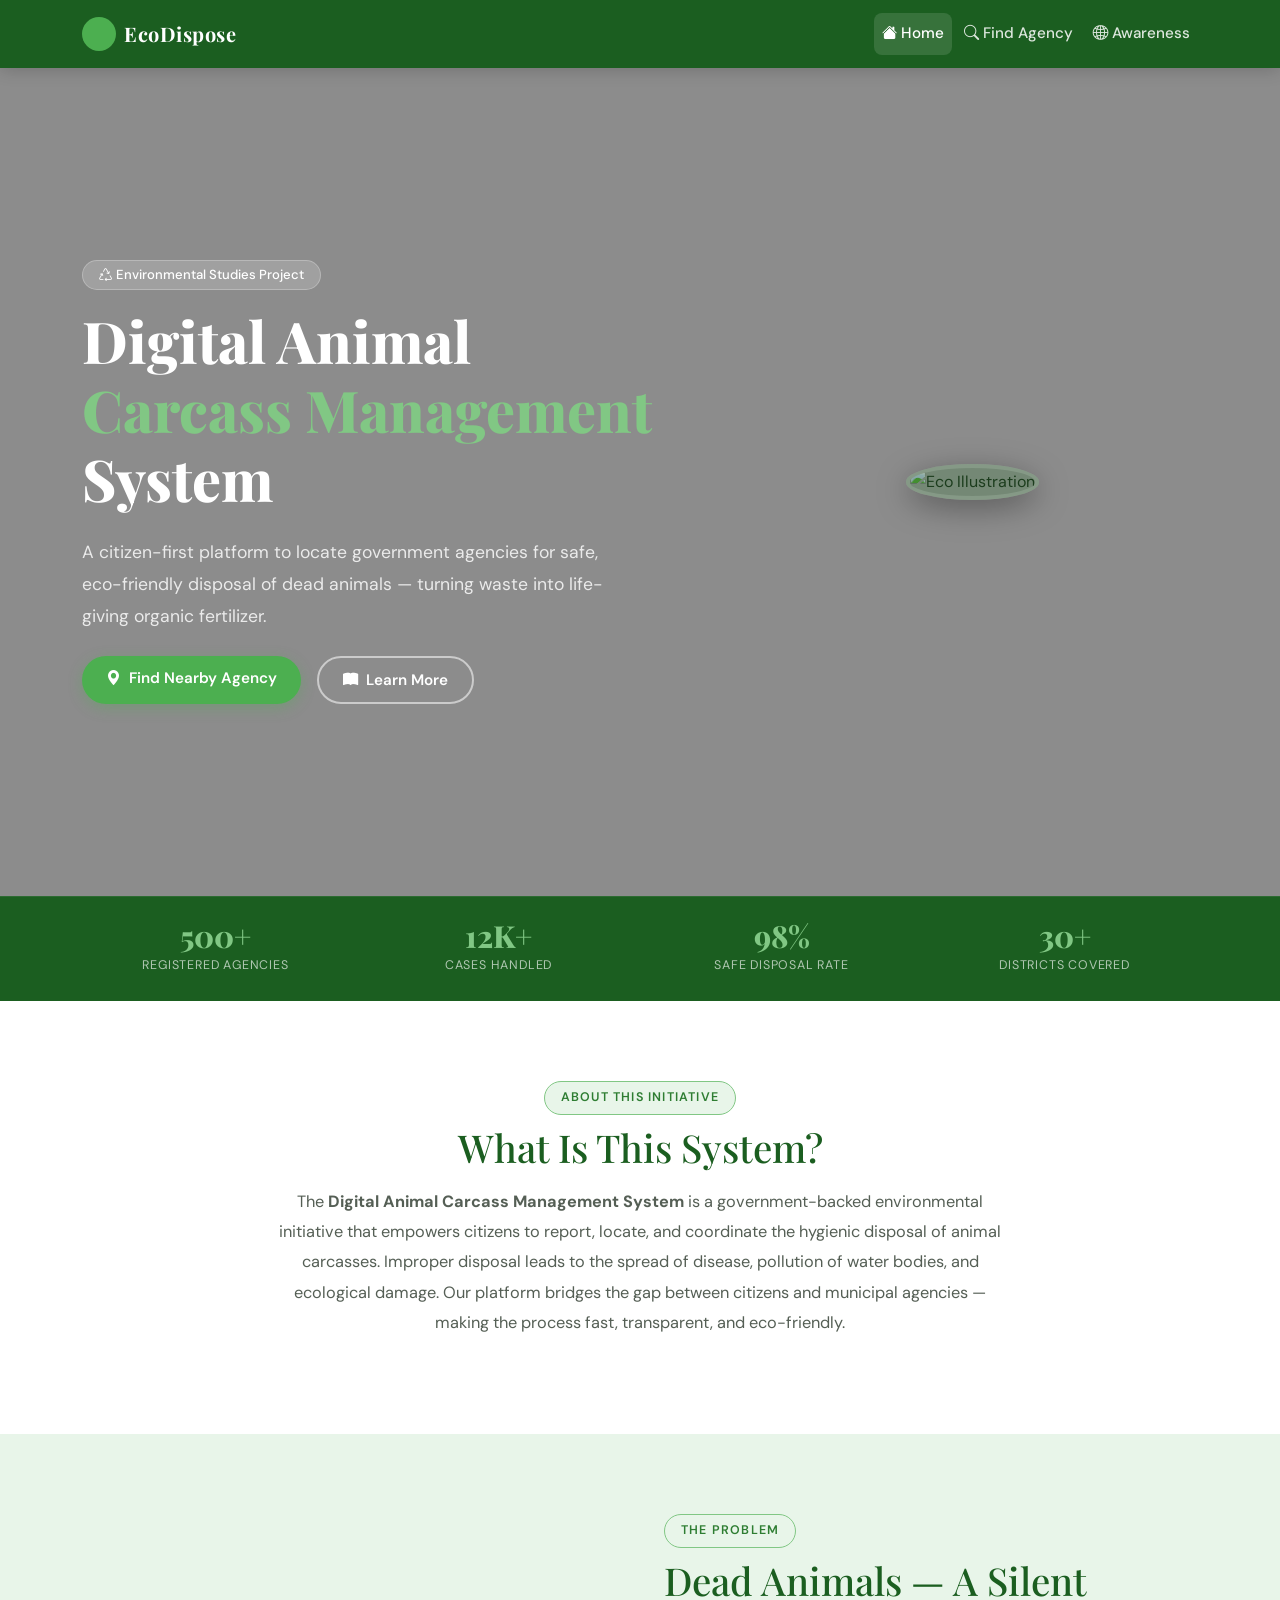
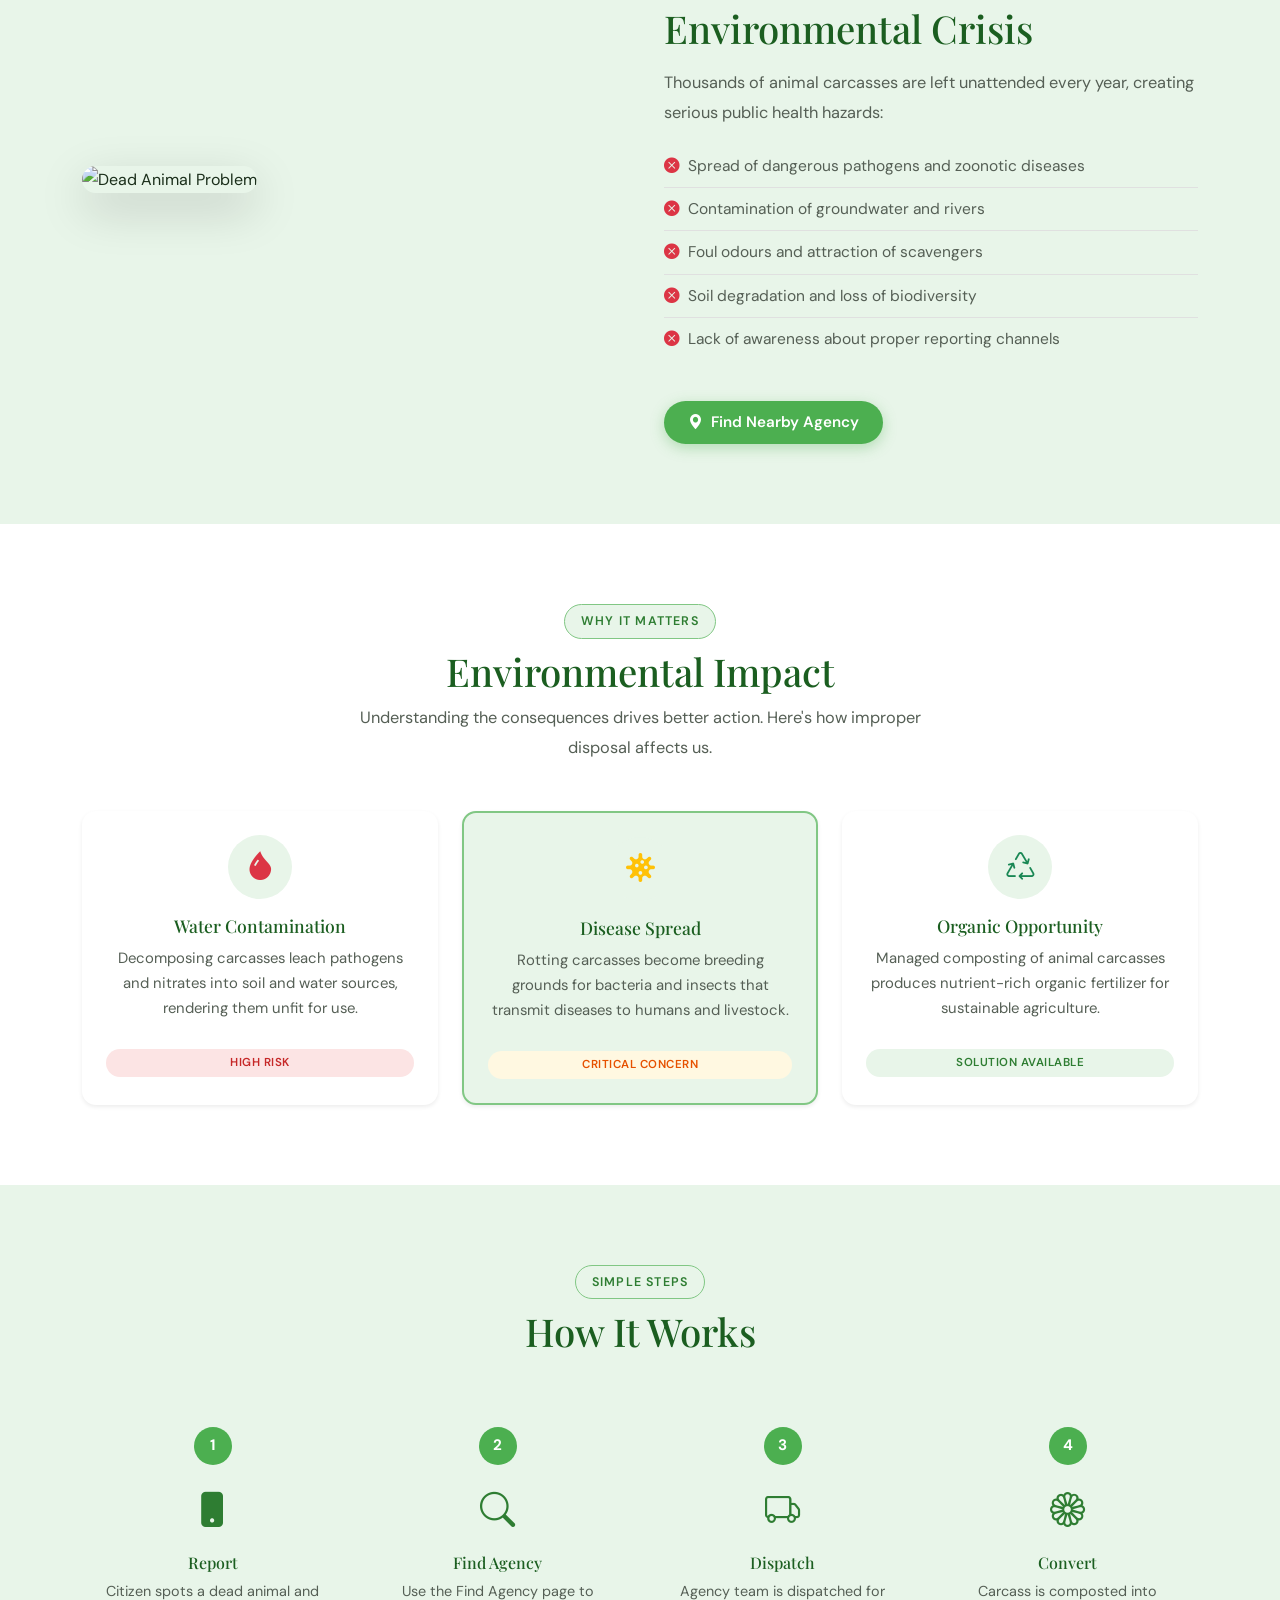
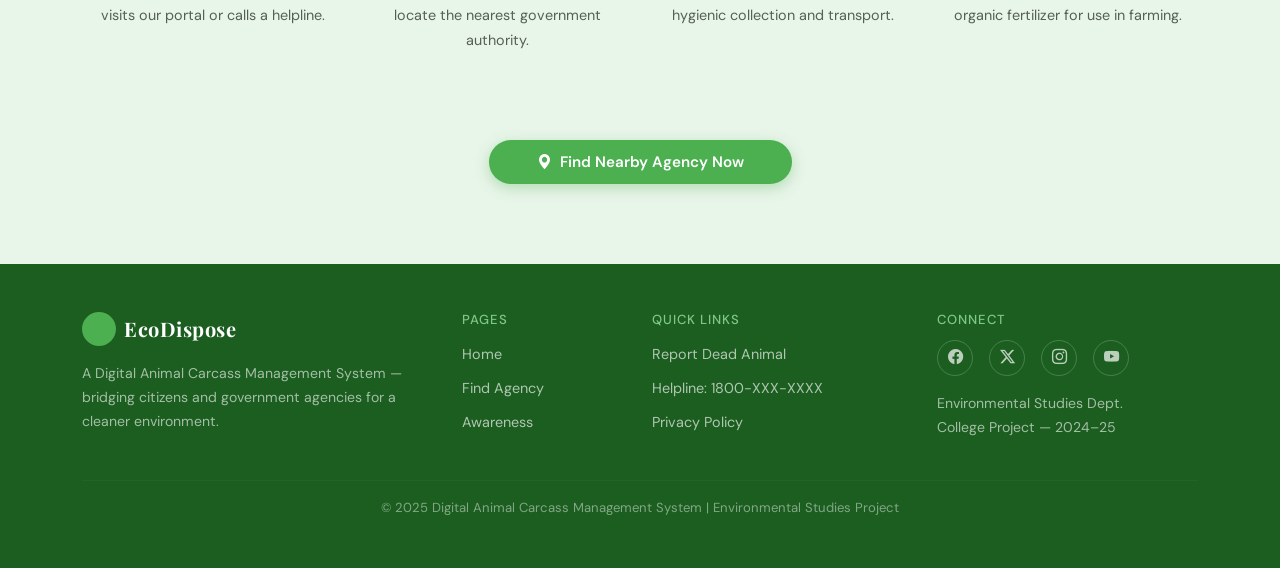
==== index.html @ 6eade1fb ""Added website files"" ====
<!DOCTYPE html>
<html lang="en">
<head>
  <meta charset="UTF-8" />
  <meta name="viewport" content="width=device-width, initial-scale=1.0" />
  <title>Digital Animal Carcass Management System</title>

  <!-- Bootstrap CSS -->
  <link href="https://cdn.jsdelivr.net/npm/bootstrap@5.3.2/dist/css/bootstrap.min.css" rel="stylesheet" />
  <!-- Bootstrap Icons -->
  <link href="https://cdn.jsdelivr.net/npm/bootstrap-icons@1.11.3/font/bootstrap-icons.css" rel="stylesheet" />
  <!-- Google Fonts -->
  <link href="https://fonts.googleapis.com/css2?family=Playfair+Display:wght@700;800&family=DM+Sans:wght@300;400;500;600&display=swap" rel="stylesheet" />
  <!-- Custom CSS -->
  <link rel="stylesheet" href="style.css" />

  <!-- ============================================================
       GOOGLE ANALYTICS — Paste your GA4 tracking code here
       <script async src="https://www.googletagmanager.com/gtag/js?id=G-XXXXXXXXXX"></script>
       <script>
         window.dataLayer = window.dataLayer || [];
         function gtag(){dataLayer.push(arguments);}
         gtag('js', new Date());
         gtag('config', 'G-XXXXXXXXXX');
       </script>
  ============================================================ -->
</head>
<body>

  <!-- ===== NAVBAR ===== -->
  <nav class="navbar navbar-expand-lg navbar-dark sticky-top" id="mainNav">
    <div class="container">
      <a class="navbar-brand d-flex align-items-center gap-2" href="index.html">
        <span class="brand-leaf"><i class="bi bi-leaf-fill"></i></span>
        <span class="brand-text">EcoDispose</span>
      </a>
      <button class="navbar-toggler border-0" type="button" data-bs-toggle="collapse" data-bs-target="#navMenu">
        <span class="navbar-toggler-icon"></span>
      </button>
      <div class="collapse navbar-collapse" id="navMenu">
        <ul class="navbar-nav ms-auto gap-1">
          <li class="nav-item"><a class="nav-link active" href="index.html"><i class="bi bi-house-fill me-1"></i>Home</a></li>
          <li class="nav-item"><a class="nav-link" href="find_agency.html"><i class="bi bi-search me-1"></i>Find Agency</a></li>
          <li class="nav-item"><a class="nav-link" href="awareness.html"><i class="bi bi-globe2 me-1"></i>Awareness</a></li>
        </ul>
      </div>
    </div>
  </nav>

  <!-- ===== HERO BANNER ===== -->
  <section class="hero-section d-flex align-items-center">
    <div class="hero-overlay"></div>
    <!--
    ================================================================
    HERO BACKGROUND IMAGE
    In style.css under .hero-section, replace the gradient with:
      background: url('images/hero-bg.jpg') center/cover no-repeat;
    Recommended: nature/forest/green field (1920×1080px)
    ================================================================
    -->
    <div class="container position-relative z-1 py-5">
      <div class="row align-items-center">
        <div class="col-lg-7">
          <span class="badge hero-badge mb-3"><i class="bi bi-recycle me-1"></i>Environmental Studies Project</span>
          <h1 class="hero-title">Digital Animal<br/><span class="text-accent">Carcass Management</span><br/>System</h1>
          <p class="hero-subtitle mt-4">A citizen-first platform to locate government agencies for safe, eco-friendly disposal of dead animals — turning waste into life-giving organic fertilizer.</p>
          <div class="d-flex flex-wrap gap-3 mt-4">
            <a href="find_agency.html" class="btn btn-primary-custom btn-lg px-4">
              <i class="bi bi-geo-alt-fill me-2"></i>Find Nearby Agency
            </a>
            <a href="awareness.html" class="btn btn-outline-custom btn-lg px-4">
              <i class="bi bi-book-fill me-2"></i>Learn More
            </a>
          </div>
        </div>
        <div class="col-lg-5 d-none d-lg-flex justify-content-center mt-5 mt-lg-0">
          <!--
          ================================================================
          HERO ILLUSTRATION IMAGE
          Replace the placeholder div below with:
            <img src="images/hero-illustration.png" alt="Eco Illustration" class="img-fluid hero-img" />
          Recommended: ecology/nature illustration, PNG transparent (500×500px)
          ================================================================
          -->  
          <div class="position-relative d-inline-block">
    <img src="images/hero-illustration.png" 
         alt="Eco Illustration" 
         style="
           width: 380px; 
           height: 380px; 
           object-fit: cover; 
           border-radius: 50%; 
           border: 4px solid rgba(255,255,255,0.3);
           box-shadow: 0 8px 32px rgba(0,0,0,0.35);
           filter: brightness(0.85);
         " />
    <!-- Light green overlay circle -->
    <div style="
      position: absolute;
      inset: 0;
      border-radius: 50%;
      background: rgba(46,125,50,0.25);
      pointer-events: none;
    "></div>
      </div>        
          
        </div>
      </div>
    </div>
  </section>

  <!-- ===== STATS STRIP ===== -->
  <section class="stats-strip py-3">
    <div class="container">
      <div class="row text-center g-3">
        <div class="col-6 col-md-3"><div class="stat-item"><span class="stat-number">500+</span><span class="stat-label">Registered Agencies</span></div></div>
        <div class="col-6 col-md-3"><div class="stat-item"><span class="stat-number">12K+</span><span class="stat-label">Cases Handled</span></div></div>
        <div class="col-6 col-md-3"><div class="stat-item"><span class="stat-number">98%</span><span class="stat-label">Safe Disposal Rate</span></div></div>
        <div class="col-6 col-md-3"><div class="stat-item"><span class="stat-number">30+</span><span class="stat-label">Districts Covered</span></div></div>
      </div>
    </div>
  </section>

  <!-- ===== INTRODUCTION ===== -->
  <section class="py-6">
    <div class="container">
      <div class="row justify-content-center">
        <div class="col-lg-8 text-center">
          <span class="section-tag">About This Initiative</span>
          <h2 class="section-heading mt-2">What Is This System?</h2>
          <p class="section-body mt-3">
            The <strong>Digital Animal Carcass Management System</strong> is a government-backed environmental initiative that empowers citizens to report, locate, and coordinate the hygienic disposal of animal carcasses. Improper disposal leads to the spread of disease, pollution of water bodies, and ecological damage. Our platform bridges the gap between citizens and municipal agencies — making the process fast, transparent, and eco-friendly.
          </p>
        </div>
      </div>
    </div>
  </section>

  <!-- ===== PROBLEM SECTION ===== -->
  <section class="problem-section py-6 bg-light-green">
  <div class="container">
    <div class="row align-items-center g-5">

      <!-- LEFT SIDE — Picture -->
      <div class="col-lg-6 col-md-6">
        <img src="images/problem-image.jpg"
             alt="Dead Animal Problem"
             class="img-fluid rounded-custom shadow-lg w-100"
             style="
               max-height: 420px;
               object-fit: cover;
               border-radius: 14px;
             " />
      </div>

      <!-- RIGHT SIDE — Text -->
      <div class="col-lg-6 col-md-6">
        <span class="section-tag">The Problem</span>
        <h2 class="section-heading mt-2">Dead Animals — A Silent Environmental Crisis</h2>
        <p class="section-body mt-3">Thousands of animal carcasses are left unattended every year, creating serious public health hazards:</p>
        <ul class="problem-list mt-3">
          <li><i class="bi bi-x-circle-fill text-danger me-2"></i>Spread of dangerous pathogens and zoonotic diseases</li>
          <li><i class="bi bi-x-circle-fill text-danger me-2"></i>Contamination of groundwater and rivers</li>
          <li><i class="bi bi-x-circle-fill text-danger me-2"></i>Foul odours and attraction of scavengers</li>
          <li><i class="bi bi-x-circle-fill text-danger me-2"></i>Soil degradation and loss of biodiversity</li>
          <li><i class="bi bi-x-circle-fill text-danger me-2"></i>Lack of awareness about proper reporting channels</li>
        </ul>
        <a href="find_agency.html" class="btn btn-primary-custom mt-4 px-4">
          <i class="bi bi-geo-alt-fill me-2"></i>Find Nearby Agency
        </a>
      </div>

    </div>
  </div>
</section>

  <!-- ===== ENVIRONMENTAL IMPACT — 3 CARDS ===== -->
  <section class="impact-section py-6">
    <div class="container">
      <div class="text-center mb-5">
        <span class="section-tag">Why It Matters</span>
        <h2 class="section-heading mt-2">Environmental Impact</h2>
        <p class="section-body mt-2 mx-auto" style="max-width:600px;">Understanding the consequences drives better action. Here's how improper disposal affects us.</p>
      </div>
      <div class="row g-4">

        <!-- Card 1 -->
        <div class="col-md-4">
          <div class="impact-card card h-100 border-0 shadow-sm text-center p-4">
            <!--
            ================================================================
            CARD 1 IMAGE (optional icon/illustration 100×100px)
            <img src="images/water-pollution.png" alt="Water Pollution" class="mb-3" style="height:80px;" />
            ================================================================
            -->
            <div class="impact-icon-wrap mb-3 mx-auto"><i class="bi bi-droplet-fill impact-icon text-danger"></i></div>
            <h5 class="card-title-custom">Water Contamination</h5>
            <p class="card-text-custom">Decomposing carcasses leach pathogens and nitrates into soil and water sources, rendering them unfit for use.</p>
            <div class="impact-badge badge-danger-soft">High Risk</div>
          </div>
        </div>

        <!-- Card 2 -->
        <div class="col-md-4">
          <div class="impact-card card h-100 border-0 shadow-sm text-center p-4 card-featured">
            <!--
            ================================================================
            CARD 2 IMAGE (optional icon/illustration 100×100px)
            <img src="images/disease-spread.png" alt="Disease" class="mb-3" style="height:80px;" />
            ================================================================
            -->
            <div class="impact-icon-wrap mb-3 mx-auto"><i class="bi bi-virus2 impact-icon text-warning"></i></div>
            <h5 class="card-title-custom">Disease Spread</h5>
            <p class="card-text-custom">Rotting carcasses become breeding grounds for bacteria and insects that transmit diseases to humans and livestock.</p>
            <div class="impact-badge badge-warning-soft">Critical Concern</div>
          </div>
        </div>

        <!-- Card 3 -->
        <div class="col-md-4">
          <div class="impact-card card h-100 border-0 shadow-sm text-center p-4">
            <!--
            ================================================================
            CARD 3 IMAGE (optional icon/illustration 100×100px)
            <img src="images/organic-solution.png" alt="Solution" class="mb-3" style="height:80px;" />
            ================================================================
            -->
            <div class="impact-icon-wrap mb-3 mx-auto"><i class="bi bi-recycle impact-icon text-success"></i></div>
            <h5 class="card-title-custom">Organic Opportunity</h5>
            <p class="card-text-custom">Managed composting of animal carcasses produces nutrient-rich organic fertilizer for sustainable agriculture.</p>
            <div class="impact-badge badge-success-soft">Solution Available</div>
          </div>
        </div>

      </div>
    </div>
  </section>

  <!-- ===== HOW IT WORKS ===== -->
  <section class="how-section py-6 bg-light-green">
    <div class="container">
      <div class="text-center mb-5">
        <span class="section-tag">Simple Steps</span>
        <h2 class="section-heading mt-2">How It Works</h2>
      </div>
      <div class="row g-4 justify-content-center">
        <div class="col-sm-6 col-lg-3 text-center">
          <div class="how-step"><div class="step-num">1</div><i class="bi bi-phone-fill step-icon"></i><h6 class="step-title">Report</h6><p class="step-desc">Citizen spots a dead animal and visits our portal or calls a helpline.</p></div>
        </div>
        <div class="col-sm-6 col-lg-3 text-center">
          <div class="how-step"><div class="step-num">2</div><i class="bi bi-search step-icon"></i><h6 class="step-title">Find Agency</h6><p class="step-desc">Use the Find Agency page to locate the nearest government authority.</p></div>
        </div>
        <div class="col-sm-6 col-lg-3 text-center">
          <div class="how-step"><div class="step-num">3</div><i class="bi bi-truck step-icon"></i><h6 class="step-title">Dispatch</h6><p class="step-desc">Agency team is dispatched for hygienic collection and transport.</p></div>
        </div>
        <div class="col-sm-6 col-lg-3 text-center">
          <div class="how-step"><div class="step-num">4</div><i class="bi bi-flower1 step-icon"></i><h6 class="step-title">Convert</h6><p class="step-desc">Carcass is composted into organic fertilizer for use in farming.</p></div>
        </div>
      </div>
      <div class="text-center mt-5">
        <a href="find_agency.html" class="btn btn-primary-custom btn-lg px-5">
          <i class="bi bi-geo-alt-fill me-2"></i>Find Nearby Agency Now
        </a>
      </div>
    </div>
  </section>

  <!-- ===== FOOTER ===== -->
  <footer class="site-footer py-5">
    <div class="container">
      <div class="row g-4">
        <div class="col-lg-4">
          <div class="d-flex align-items-center gap-2 mb-3">
            <span class="brand-leaf"><i class="bi bi-leaf-fill"></i></span>
            <span class="brand-text text-white fs-5 fw-bold">EcoDispose</span>
          </div>
          <p class="footer-desc">A Digital Animal Carcass Management System — bridging citizens and government agencies for a cleaner environment.</p>
        </div>
        <div class="col-lg-2 col-6">
          <h6 class="footer-heading">Pages</h6>
          <ul class="footer-links">
            <li><a href="index.html">Home</a></li>
            <li><a href="find_agency.html">Find Agency</a></li>
            <li><a href="awareness.html">Awareness</a></li>
          </ul>
        </div>
        <div class="col-lg-3 col-6">
          <h6 class="footer-heading">Quick Links</h6>
          <ul class="footer-links">
            <li><a href="#">Report Dead Animal</a></li>
            <li><a href="#">Helpline: 1800-XXX-XXXX</a></li>
            <li><a href="#">Privacy Policy</a></li>
          </ul>
        </div>
        <div class="col-lg-3">
          <h6 class="footer-heading">Connect</h6>
          <div class="d-flex gap-3 mt-2">
            <a href="#" class="footer-social"><i class="bi bi-facebook"></i></a>
            <a href="#" class="footer-social"><i class="bi bi-twitter-x"></i></a>
            <a href="#" class="footer-social"><i class="bi bi-instagram"></i></a>
            <a href="#" class="footer-social"><i class="bi bi-youtube"></i></a>
          </div>
          <p class="footer-desc mt-3">Environmental Studies Dept.<br/>College Project — 2024–25</p>
        </div>
      </div>
      <hr class="footer-divider mt-4 mb-3" />
      <p class="footer-copy text-center mb-0">© 2025 Digital Animal Carcass Management System | Environmental Studies Project</p>
    </div>
  </footer>

  <script src="https://cdn.jsdelivr.net/npm/bootstrap@5.3.2/dist/js/bootstrap.bundle.min.js"></script>
  <script src="script.js"></script>
</body>
</html>
---- style.css ----
/* ============================================================
   style.css — Digital Animal Carcass Management System
   Theme: Green, White, Light Gray
   Fonts: Playfair Display (headings) + DM Sans (body)
============================================================ */

/* ---------- CSS VARIABLES ---------- */
:root {
  --green-dark:    #1b5e20;
  --green-main:    #2e7d32;
  --green-mid:     #388e3c;
  --green-light:   #4caf50;
  --green-pale:    #e8f5e9;
  --green-accent:  #81c784;
  --white:         #ffffff;
  --gray-light:    #f5f7f5;
  --gray-mid:      #e0e0e0;
  --gray-text:     #555f55;
  --text-dark:     #1a2e1a;
  --shadow-sm:     0 2px 12px rgba(46,125,50,0.08);
  --shadow-md:     0 6px 28px rgba(46,125,50,0.13);
  --radius:        14px;
  --radius-sm:     8px;
}

/* ---------- BASE ---------- */
* { box-sizing: border-box; margin: 0; padding: 0; }

body {
  font-family: 'DM Sans', sans-serif;
  color: var(--text-dark);
  background: var(--white);
  line-height: 1.7;
}

h1, h2, h3, h4, h5 {
  font-family: 'Playfair Display', serif;
}

.py-6 { padding-top: 5rem; padding-bottom: 5rem; }

/* ---------- SCROLLBAR ---------- */
::-webkit-scrollbar { width: 7px; }
::-webkit-scrollbar-track { background: var(--green-pale); }
::-webkit-scrollbar-thumb { background: var(--green-light); border-radius: 10px; }

/* ============================================================
   NAVBAR
============================================================ */
#mainNav {
  background: var(--green-dark);
  box-shadow: 0 2px 16px rgba(0,0,0,0.18);
  padding: 0.75rem 0;
  transition: background 0.3s;
}

.brand-leaf {
  display: inline-flex;
  align-items: center;
  justify-content: center;
  width: 34px; height: 34px;
  background: var(--green-light);
  border-radius: 50%;
  color: #fff;
  font-size: 1rem;
}

.brand-text {
  font-family: 'Playfair Display', serif;
  font-size: 1.25rem;
  font-weight: 700;
  color: #fff;
  letter-spacing: 0.5px;
}

.navbar-nav .nav-link {
  color: rgba(255,255,255,0.85) !important;
  font-weight: 500;
  font-size: 0.95rem;
  padding: 0.5rem 1rem;
  border-radius: var(--radius-sm);
  transition: all 0.2s;
}

.navbar-nav .nav-link:hover,
.navbar-nav .nav-link.active {
  background: rgba(255,255,255,0.12);
  color: #fff !important;
}

/* ============================================================
   HERO SECTION
============================================================ */
.hero-section {
  min-height: 92vh;
  position: relative;
  /* ============================================================
     HERO BACKGROUND IMAGE
     To use a real image, replace the gradient below with:
     background: url('images/hero-bg.jpg') center/cover no-repeat;
  ============================================================ */
  background:  url('images/hero-bg.jpg') center/cover no-repeat; 
  overflow: hidden;
}

.hero-overlay {
  position: absolute; inset: 0;
  background: rgba(0, 0, 0, 0.45);
  pointer-events: none;
}

.hero-badge {
  background: rgba(255,255,255,0.18);
  color: #fff;
  font-size: 0.82rem;
  font-weight: 500;
  padding: 0.45rem 1rem;
  border-radius: 50px;
  border: 1px solid rgba(255,255,255,0.25);
  backdrop-filter: blur(4px);
}

.hero-title {
  font-size: clamp(2.2rem, 5vw, 3.6rem);
  color: #fff;
  line-height: 1.2;
  font-weight: 800;
}

.text-accent { color: var(--green-accent); }

.hero-subtitle {
  color: rgba(255,255,255,0.82);
  font-size: 1.1rem;
  max-width: 540px;
  line-height: 1.8;
}

.hero-img-placeholder {
  width: 340px; height: 340px;
  border: 2px dashed rgba(255,255,255,0.25);
  border-radius: 50%;
  background: rgba(255,255,255,0.05);
  color: rgba(255,255,255,0.4);
  text-align: center;
}

.hero-placeholder-icon { font-size: 5rem; opacity: 0.4; }

/* ---------- PAGE HERO (inner pages) ---------- */
.page-hero {
  min-height: 38vh;
  background: linear-gradient(135deg, #1b5e20 0%, #2e7d32 60%, #43a047 100%);
  position: relative;
  overflow: hidden;
}

.awareness-hero {
  background: linear-gradient(135deg, #1a3a1f 0%, #2e7d32 50%, #558b2f 100%);
}

.page-hero-title {
  font-size: clamp(2rem, 4.5vw, 3rem);
  color: #fff;
  font-weight: 800;
}

.page-hero-subtitle {
  color: rgba(255,255,255,0.82);
  font-size: 1.05rem;
  max-width: 580px;
  line-height: 1.8;
}

/* ============================================================
   BUTTONS
============================================================ */
.btn-primary-custom {
  background: var(--green-light);
  color: #fff;
  border: none;
  border-radius: 50px;
  font-weight: 600;
  font-size: 0.95rem;
  padding: 0.65rem 1.8rem;
  transition: all 0.25s;
  box-shadow: 0 4px 14px rgba(76,175,80,0.35);
}

.btn-primary-custom:hover {
  background: var(--green-mid);
  color: #fff;
  transform: translateY(-2px);
  box-shadow: 0 6px 20px rgba(76,175,80,0.45);
}

.btn-outline-custom {
  background: transparent;
  color: #fff;
  border: 2px solid rgba(255,255,255,0.55);
  border-radius: 50px;
  font-weight: 600;
  font-size: 0.95rem;
  padding: 0.65rem 1.8rem;
  transition: all 0.25s;
}

.btn-outline-custom:hover {
  background: rgba(255,255,255,0.12);
  color: #fff;
  border-color: #fff;
  transform: translateY(-2px);
}

/* ============================================================
   STATS STRIP
============================================================ */
.stats-strip {
  background: var(--green-dark);
  border-top: 1px solid rgba(255,255,255,0.08);
}

.stat-item { display: flex; flex-direction: column; padding: 0.5rem; }

.stat-number {
  font-family: 'Playfair Display', serif;
  font-size: 1.9rem;
  font-weight: 800;
  color: var(--green-accent);
  line-height: 1;
}

.stat-label {
  font-size: 0.78rem;
  color: rgba(255,255,255,0.65);
  text-transform: uppercase;
  letter-spacing: 0.8px;
  margin-top: 4px;
}

/* ============================================================
   SECTION TYPOGRAPHY
============================================================ */
.section-tag {
  display: inline-block;
  background: var(--green-pale);
  color: var(--green-main);
  font-size: 0.78rem;
  font-weight: 600;
  text-transform: uppercase;
  letter-spacing: 1.2px;
  padding: 0.35rem 1rem;
  border-radius: 50px;
  border: 1px solid var(--green-accent);
}

.section-heading {
  font-size: clamp(1.7rem, 3vw, 2.4rem);
  color: var(--green-dark);
  line-height: 1.25;
}

.section-heading-sm {
  font-family: 'Playfair Display', serif;
  font-size: 1.5rem;
  color: var(--green-dark);
}

.section-body {
  color: var(--gray-text);
  font-size: 1.02rem;
  line-height: 1.85;
}

/* ============================================================
   BACKGROUND VARIANTS
============================================================ */
.bg-light-green { background: var(--green-pale); }

/* ============================================================
   IMAGE PLACEHOLDER
============================================================ */
.img-placeholder-box {
  min-height: 300px;
  background: linear-gradient(135deg, #e8f5e9, #c8e6c9);
  border: 2px dashed var(--green-accent);
  text-align: center;
  padding: 2rem;
}

.placeholder-icon { font-size: 4rem; opacity: 0.45; }

.rounded-custom { border-radius: var(--radius); }

/* ============================================================
   PROBLEM SECTION
============================================================ */
.problem-list {
  list-style: none;
  padding: 0;
}

.problem-list li {
  padding: 0.5rem 0;
  font-size: 0.97rem;
  color: var(--gray-text);
  border-bottom: 1px solid var(--gray-mid);
}

.problem-list li:last-child { border-bottom: none; }

/* ============================================================
   IMPACT CARDS
============================================================ */
.impact-card {
  border-radius: var(--radius) !important;
  transition: transform 0.25s, box-shadow 0.25s;
}

.impact-card:hover {
  transform: translateY(-6px);
  box-shadow: var(--shadow-md) !important;
}

.card-featured {
  background: var(--green-pale) !important;
  border: 2px solid var(--green-accent) !important;
}

.impact-icon-wrap {
  width: 64px; height: 64px;
  border-radius: 50%;
  background: var(--green-pale);
  display: flex; align-items: center; justify-content: center;
}

.impact-icon { font-size: 1.8rem; }

.card-title-custom {
  font-family: 'Playfair Display', serif;
  font-size: 1.1rem;
  color: var(--green-dark);
  margin-bottom: 0.6rem;
}

.card-text-custom {
  font-size: 0.93rem;
  color: var(--gray-text);
  line-height: 1.7;
}

.impact-badge {
  display: inline-block;
  font-size: 0.72rem;
  font-weight: 600;
  padding: 0.25rem 0.8rem;
  border-radius: 50px;
  margin-top: 0.75rem;
  text-transform: uppercase;
  letter-spacing: 0.5px;
}

.badge-danger-soft  { background: #fce4e4; color: #c62828; }
.badge-warning-soft { background: #fff8e1; color: #e65100; }
.badge-success-soft { background: #e8f5e9; color: #2e7d32; }

/* ============================================================
   HOW IT WORKS
============================================================ */
.how-step { padding: 1.5rem 1rem; }

.step-num {
  display: inline-flex;
  align-items: center; justify-content: center;
  width: 38px; height: 38px;
  background: var(--green-light);
  color: #fff;
  border-radius: 50%;
  font-weight: 700;
  font-size: 0.95rem;
  margin-bottom: 1rem;
}

.step-icon {
  font-size: 2.2rem;
  color: var(--green-main);
  display: block;
  margin-bottom: 0.75rem;
}

.step-title {
  font-family: 'Playfair Display', serif;
  color: var(--green-dark);
  margin-bottom: 0.4rem;
  font-size: 1rem;
}

.step-desc {
  font-size: 0.9rem;
  color: var(--gray-text);
}

/* ============================================================
   INSTRUCTION STRIP (Find Agency page)
============================================================ */
.instruction-strip {
  background: var(--green-pale);
  border-top: 1px solid var(--gray-mid);
  border-bottom: 1px solid var(--gray-mid);
}

.instruction-step { padding: 0.75rem; }

.ins-num {
  display: block;
  font-family: 'Playfair Display', serif;
  font-size: 2rem;
  font-weight: 800;
  color: var(--green-light);
  line-height: 1;
  margin-bottom: 0.4rem;
}

/* ============================================================
   FORM CARD
============================================================ */
.form-card { border-radius: var(--radius) !important; }

.form-title {
  font-size: 1.3rem;
  color: var(--green-dark);
}

.form-subtitle { font-size: 0.87rem; color: var(--gray-text); }

.form-label-custom {
  display: block;
  font-size: 0.88rem;
  font-weight: 600;
  color: var(--text-dark);
  margin-bottom: 0.4rem;
}

.input-group-custom { position: relative; }

.input-icon {
  position: absolute;
  left: 13px; top: 50%; transform: translateY(-50%);
  color: var(--green-main);
  font-size: 0.95rem;
  z-index: 2;
  pointer-events: none;
}

.form-input-custom {
  padding-left: 2.4rem !important;
  border: 1.5px solid var(--gray-mid);
  border-radius: var(--radius-sm) !important;
  font-size: 0.93rem;
  color: var(--text-dark);
  background: var(--gray-light);
  transition: border-color 0.2s, box-shadow 0.2s;
}

.form-input-custom:focus {
  border-color: var(--green-light) !important;
  box-shadow: 0 0 0 3px rgba(76,175,80,0.15) !important;
  background: #fff;
  outline: none;
}

.invalid-msg {
  display: none;
  font-size: 0.8rem;
  color: #d32f2f;
  margin-top: 4px;
  padding-left: 4px;
}

.invalid-msg.show { display: block; }

/* ============================================================
   RESULTS
============================================================ */
.results-placeholder {
  background: var(--gray-light);
  border: 2px dashed var(--gray-mid);
  border-radius: var(--radius);
}

.search-placeholder-icon {
  width: 90px; height: 90px;
  background: var(--green-pale);
  border-radius: 50%;
  display: flex; align-items: center; justify-content: center;
  font-size: 2.4rem;
  color: var(--green-main);
}

.summary-card { border-radius: var(--radius) !important; background: var(--green-pale) !important; }
.summary-title { font-size: 0.95rem; color: var(--green-dark); font-weight: 600; }

.summary-item {
  font-size: 0.87rem;
  background: #fff;
  border-radius: var(--radius-sm);
  padding: 0.5rem 0.75rem;
}

.summary-label { font-size: 0.72rem; text-transform: uppercase; letter-spacing: 0.6px; color: var(--green-main); }
.summary-value { font-weight: 600; color: var(--text-dark); }

.results-title { font-family: 'Playfair Display', serif; font-size: 1.2rem; color: var(--green-dark); }
.results-count {
  background: var(--green-light);
  color: #fff;
  font-size: 0.8rem;
  padding: 0.3rem 0.8rem;
  border-radius: 50px;
}

/* ---------- TABLE ---------- */
.table-custom { font-size: 0.88rem; }
.table-custom thead { background: var(--green-dark); color: #fff; }
.table-custom thead th { padding: 0.9rem 1rem; font-weight: 600; border: none; white-space: nowrap; }
.table-custom tbody tr { transition: background 0.15s; }
.table-custom tbody tr:hover { background: var(--green-pale); }
.table-custom tbody td { padding: 0.85rem 1rem; border-bottom: 1px solid var(--gray-mid); vertical-align: middle; }

.alert-success-custom {
  background: var(--green-pale);
  border: 1.5px solid var(--green-accent);
  border-radius: var(--radius-sm);
  color: var(--green-dark);
  font-size: 0.9rem;
  padding: 0.9rem 1.1rem;
}

/* ============================================================
   HELPLINE SECTION
============================================================ */

.helpline-section {
  background: var(--green-dark);
}

/* ============================================================
   AWARENESS PAGE — DANGER CARDS
============================================================ */
.danger-card {
  background: #fff;
  border-radius: var(--radius);
  box-shadow: var(--shadow-sm);
  transition: transform 0.22s, box-shadow 0.22s;
}

.danger-card:hover {
  transform: translateY(-5px);
  box-shadow: var(--shadow-md);
}

.danger-icon { font-size: 2.4rem; display: block; }
.danger-title { font-family: 'Playfair Display', serif; color: var(--green-dark); }
.danger-desc { font-size: 0.9rem; color: var(--gray-text); margin-top: 0.4rem; }

/* ============================================================
   CYCLE DIAGRAM (CSS version — replace with real image)
============================================================ */
.cycle-diagram {
  position: relative;
  width: 300px; height: 300px;
}

.cycle-center {
  position: absolute;
  top: 50%; left: 50%;
  transform: translate(-50%, -50%);
  width: 80px; height: 80px;
  background: var(--green-main);
  border-radius: 50%;
  display: flex; flex-direction: column;
  align-items: center; justify-content: center;
  color: #fff;
  font-size: 1.5rem;
  z-index: 2;
  box-shadow: 0 4px 16px rgba(46,125,50,0.35);
}

.cycle-node {
  position: absolute;
  width: 72px; height: 72px;
}

.cycle-node-inner {
  width: 100%; height: 100%;
  background: #fff;
  border: 2.5px solid var(--green-light);
  border-radius: 50%;
  display: flex; flex-direction: column;
  align-items: center; justify-content: center;
  font-size: 0.58rem;
  font-weight: 600;
  text-align: center;
  color: var(--green-dark);
  line-height: 1.3;
  box-shadow: var(--shadow-sm);
  transition: transform 0.2s;
}

.cycle-node-inner i { font-size: 1.1rem; color: var(--green-main); margin-bottom: 2px; }
.cycle-node-inner:hover { transform: scale(1.08); }

/* 5 nodes evenly around a circle of radius 110px */
.node-1 { top: calc(50% - 36px - 110px); left: calc(50% - 36px); }
.node-2 { top: calc(50% - 36px - 34px); left: calc(50% - 36px + 105px); }
.node-3 { top: calc(50% - 36px + 89px); left: calc(50% - 36px + 65px); }
.node-4 { top: calc(50% - 36px + 89px); left: calc(50% - 36px - 65px); }
.node-5 { top: calc(50% - 36px - 34px); left: calc(50% - 36px - 105px); }

/* ============================================================
   COMPOSTING STEPS
============================================================ */
.compost-step-num {
  min-width: 36px; height: 36px;
  background: var(--green-main);
  color: #fff;
  border-radius: 50%;
  display: flex; align-items: center; justify-content: center;
  font-weight: 700; font-size: 0.9rem;
  flex-shrink: 0;
}

.compost-step-title {
  font-family: 'Playfair Display', serif;
  font-size: 1rem;
  color: var(--green-dark);
  margin-bottom: 0.3rem;
}

.compost-step-desc { font-size: 0.9rem; color: var(--gray-text); margin: 0; }

/* ============================================================
   BENEFITS
============================================================ */
.benefit-check { color: var(--green-light); font-size: 1.15rem; flex-shrink: 0; }

/* ============================================================
   DO'S & DON'TS
============================================================ */
.dos-card {
  background: #f1faf1 !important;
  border-radius: var(--radius) !important;
  border-left: 4px solid var(--green-light) !important;
}

.donts-card {
  background: #fff5f5 !important;
  border-radius: var(--radius) !important;
  border-left: 4px solid #ef5350 !important;
}

.dos-title, .donts-title { font-family: 'Playfair Display', serif; }

.dos-list { list-style: none; padding: 0; }
.dos-list li {
  padding: 0.5rem 0;
  border-bottom: 1px solid rgba(0,0,0,0.06);
  font-size: 0.93rem;
  color: var(--gray-text);
}
.dos-list li:last-child { border-bottom: none; }

/* ============================================================
   FOOTER
============================================================ */
.site-footer {
  background: var(--green-dark);
  color: rgba(255,255,255,0.8);
}

.footer-desc { font-size: 0.88rem; color: rgba(255,255,255,0.6); line-height: 1.7; }
.footer-heading { font-size: 0.82rem; text-transform: uppercase; letter-spacing: 1px; color: var(--green-accent); margin-bottom: 0.8rem; }
.footer-links { list-style: none; padding: 0; }
.footer-links li { margin-bottom: 0.4rem; }
.footer-links a { color: rgba(255,255,255,0.65); text-decoration: none; font-size: 0.9rem; transition: color 0.2s; }
.footer-links a:hover { color: var(--green-accent); }
.footer-social {
  display: inline-flex; align-items: center; justify-content: center;
  width: 36px; height: 36px;
  border: 1px solid rgba(255,255,255,0.2);
  border-radius: 50%;
  color: rgba(255,255,255,0.7);
  font-size: 0.95rem;
  text-decoration: none;
  transition: all 0.2s;
}
.footer-social:hover { background: var(--green-light); border-color: var(--green-light); color: #fff; }
.footer-divider { border-color: rgba(255,255,255,0.12); }
.footer-copy { font-size: 0.82rem; color: rgba(255,255,255,0.45); }

/* ===== Find Agency Page Footer Only ===== */
.agency-footer {
  background: linear-gradient(
    135deg,
    #0a1628 0%,
    #0d2137 35%,
    #1a3a2a 65%,
    #0f2318 100%
  ) !important;
}
/* ============================================================
   SCROLL ANIMATION
============================================================ */
@keyframes bounce {
  0%, 100% { transform: translateY(0); }
  50% { transform: translateY(8px); }
}
.bounce-anim { animation: bounce 1.6s ease-in-out infinite; }

/* ============================================================
   RESPONSIVE
============================================================ */
@media (max-width: 768px) {
  .py-6 { padding-top: 3rem; padding-bottom: 3rem; }
  .hero-section { min-height: 100vh; }
  .cycle-diagram { width: 240px; height: 240px; }
  .node-1 { top: calc(50% - 28px - 85px); left: calc(50% - 28px); }
  .node-2 { top: calc(50% - 28px - 26px); left: calc(50% - 28px + 82px); }
  .node-3 { top: calc(50% - 28px + 70px); left: calc(50% - 28px + 50px); }
  .node-4 { top: calc(50% - 28px + 70px); left: calc(50% - 28px - 50px); }
  .node-5 { top: calc(50% - 28px - 26px); left: calc(50% - 28px - 82px); }
  .cycle-node { width: 56px; height: 56px; }
  .cycle-center { width: 60px; height: 60px; font-size: 1.1rem; }
}
/* ============================================================
   VISITOR DASHBOARD
============================================================ */

.visitor-dashboard {
  position: relative;
  background: url('images/hero-bg.jpg') center/cover no-repeat;
  overflow: hidden;
}

.visitor-dashboard::before {
  content: '';
  position: absolute;
  inset: 0;
  background: rgba(0, 0, 0, 0.55);
  z-index: 0;
}

.visitor-dashboard .container {
  position: relative;
  z-index: 1;
}

/* --- Stats Cards --- */
.vd-card {
  background: rgba(255,255,255,0.07);
  border: 1px solid rgba(255,255,255,0.12);
  border-radius: 16px;
  backdrop-filter: blur(8px);
  transition: transform 0.25s, background 0.25s;
}

.vd-card:hover {
  transform: translateY(-5px);
  background: rgba(255,255,255,0.12);
}

.vd-icon-wrap {
  width: 52px; height: 52px;
  border-radius: 50%;
  display: flex;
  align-items: center;
  justify-content: center;
  font-size: 1.4rem;
}

.vd-number {
  font-family: 'Playfair Display', serif;
  font-size: 2.2rem;
  font-weight: 800;
  color: #ffffff;
  line-height: 1;
}

.vd-label {
  font-size: 0.78rem;
  color: rgba(255,255,255,0.65);
  text-transform: uppercase;
  letter-spacing: 0.8px;
  margin-top: 6px;
}

.vd-live {
  font-size: 0.75rem;
  color: rgba(255,255,255,0.5);
}

/* --- Chart Cards --- */
.vd-chart-card {
  background: rgba(255,255,255,0.07);
  border: 1px solid rgba(255,255,255,0.12);
  border-radius: 16px;
  backdrop-filter: blur(8px);
  height: 100%;
}

.vd-chart-title {
  color: rgba(255,255,255,0.9);
  font-size: 0.95rem;
  font-weight: 600;
}

/* --- Bar Chart --- */
.bar-chart-wrap {
  padding: 0 8px;
}

.bar-chart {
  display: flex;
  align-items: flex-end;
  gap: 10px;
  height: 140px;
  border-bottom: 1px solid rgba(255,255,255,0.15);
  padding-bottom: 8px;
}

.bar-item {
  flex: 1;
  border-radius: 6px 6px 0 0;
  background: linear-gradient(180deg, #81c784, #4caf50);
  transition: all 0.6s ease;
  position: relative;
  min-width: 20px;
}

.bar-item:hover {
  background: linear-gradient(180deg, #a5d6a7, #66bb6a);
}

.bar-item .bar-tooltip {
  position: absolute;
  top: -28px;
  left: 50%;
  transform: translateX(-50%);
  background: rgba(0,0,0,0.7);
  color: #fff;
  font-size: 0.68rem;
  padding: 2px 6px;
  border-radius: 4px;
  white-space: nowrap;
  opacity: 0;
  transition: opacity 0.2s;
}

.bar-item:hover .bar-tooltip {
  opacity: 1;
}

.bar-labels {
  display: flex;
  gap: 10px;
  margin-top: 6px;
}

.bar-label {
  flex: 1;
  text-align: center;
  font-size: 0.65rem;
  color: rgba(255,255,255,0.5);
  min-width: 20px;
}

/* --- Pie Chart --- */
.pie-wrap {
  display: flex;
  justify-content: center;
}

.pie-svg circle {
  transition: stroke-dashoffset 1s ease;
}

.pie-legend {
  display: flex;
  flex-direction: column;
  gap: 6px;
}

.pie-legend-item {
  display: flex;
  align-items: center;
  gap: 8px;
  font-size: 0.8rem;
  color: rgba(255,255,255,0.75);
}

.pie-dot {
  width: 10px; height: 10px;
  border-radius: 50%;
  flex-shrink: 0;
}
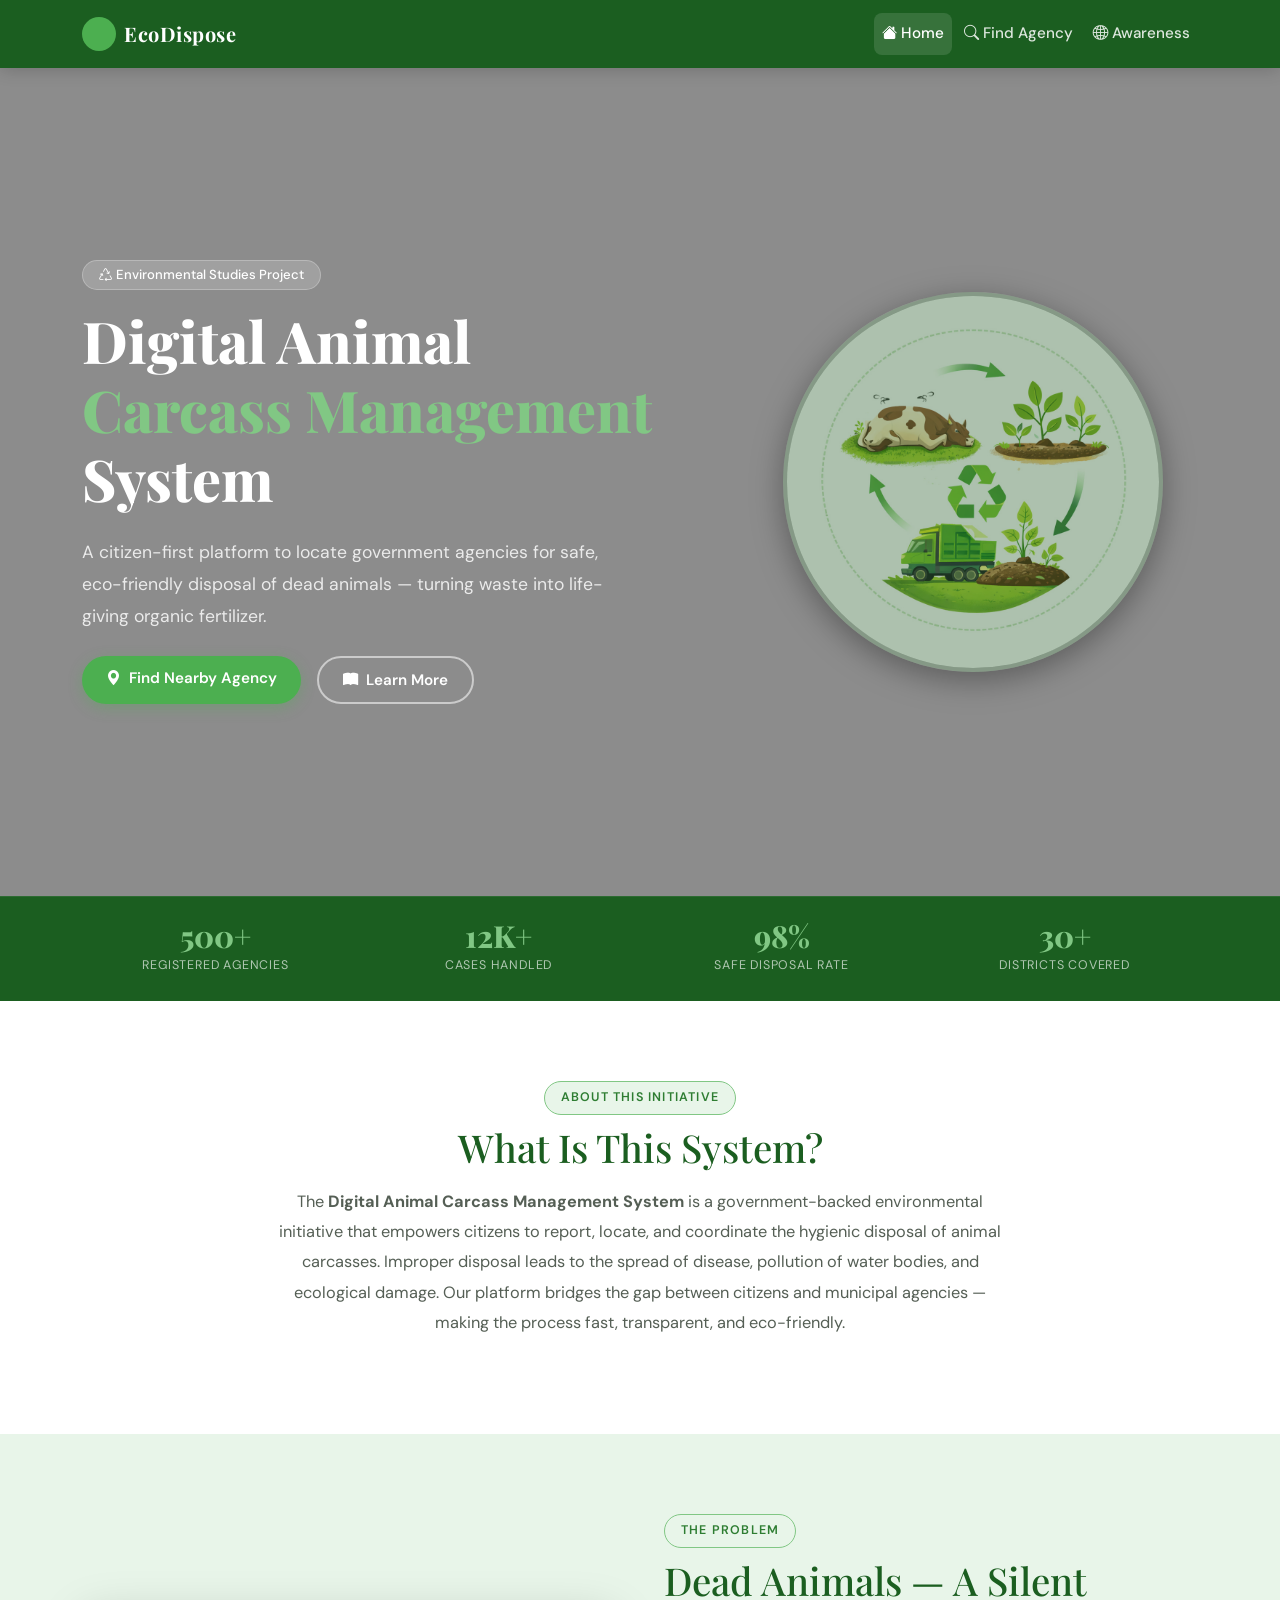
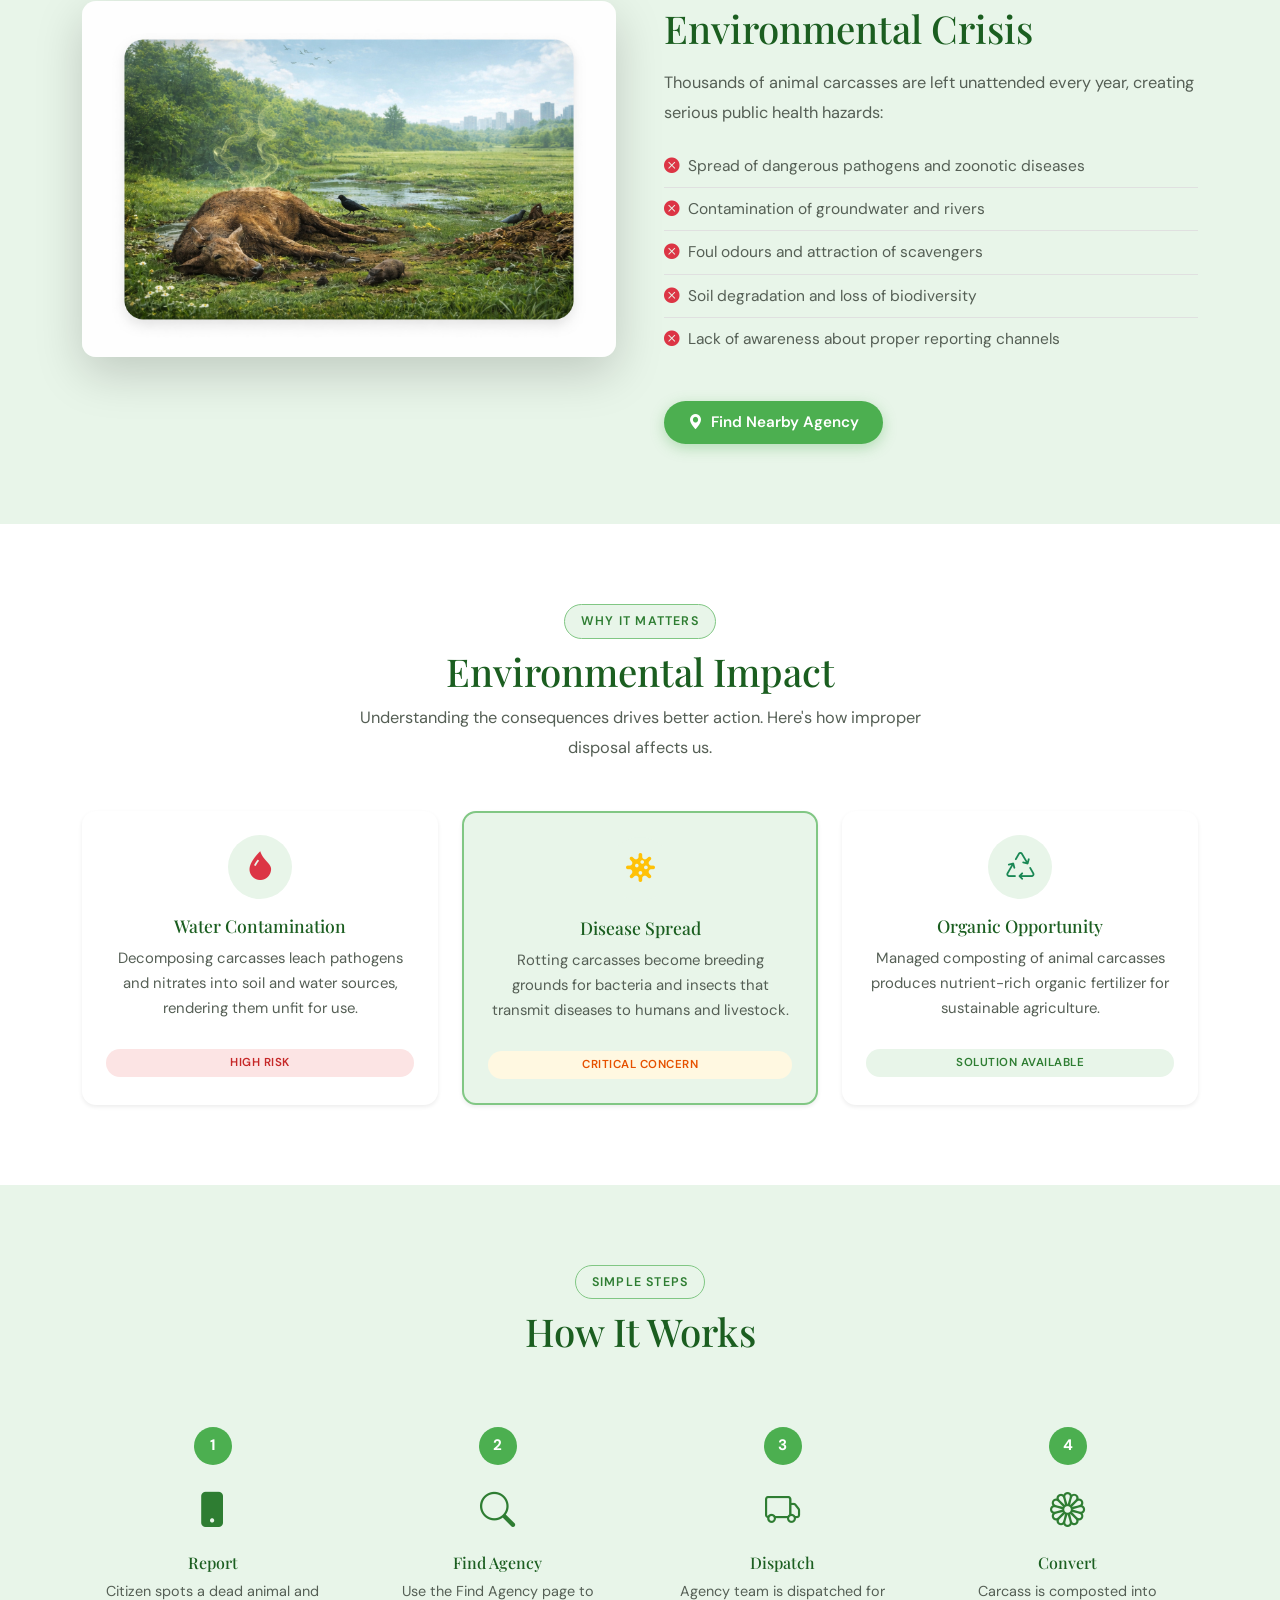
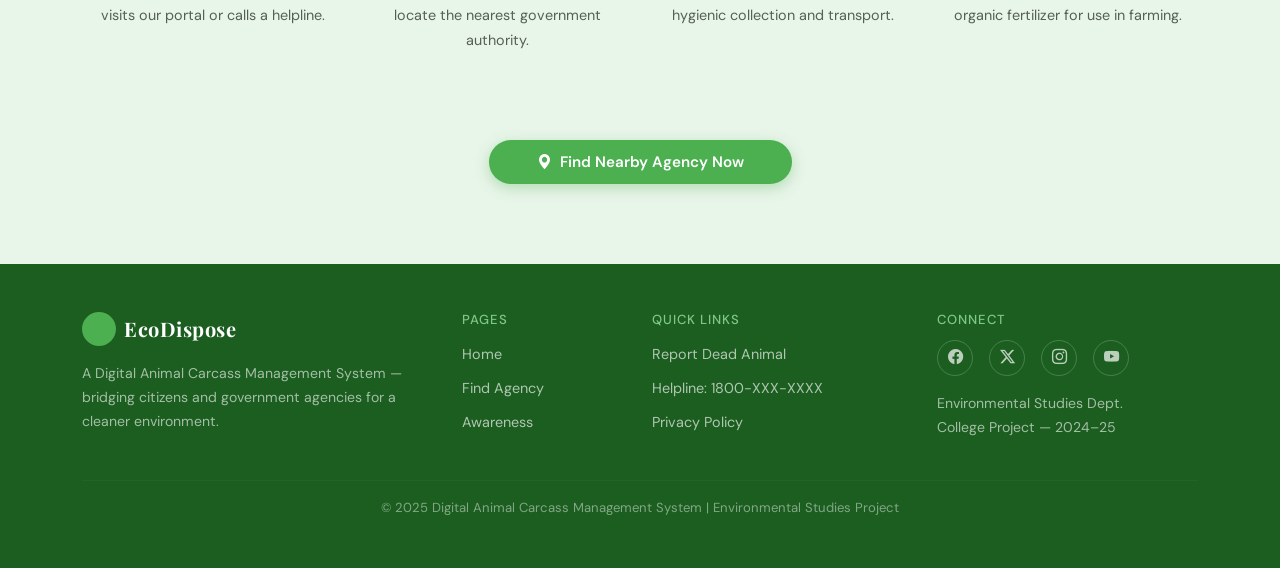
==== commit 04ff4e3a: "Update index.html" ====
--- a/index.html
+++ b/index.html
@@ -83,7 +83,7 @@
           ================================================================
           -->  
           <div class="position-relative d-inline-block">
-    <img src="images/hero-illustration.png" 
+    <img src="hero-illustration.png" 
          alt="Eco Illustration" 
          style="
            width: 380px; 
@@ -143,7 +143,7 @@
 
       <!-- LEFT SIDE — Picture -->
       <div class="col-lg-6 col-md-6">
-        <img src="images/problem-image.jpg"
+        <img src="problem-image.jpg"
              alt="Dead Animal Problem"
              class="img-fluid rounded-custom shadow-lg w-100"
              style="
@@ -311,4 +311,4 @@
   <script src="https://cdn.jsdelivr.net/npm/bootstrap@5.3.2/dist/js/bootstrap.bundle.min.js"></script>
   <script src="script.js"></script>
 </body>
-</html>+</html>
